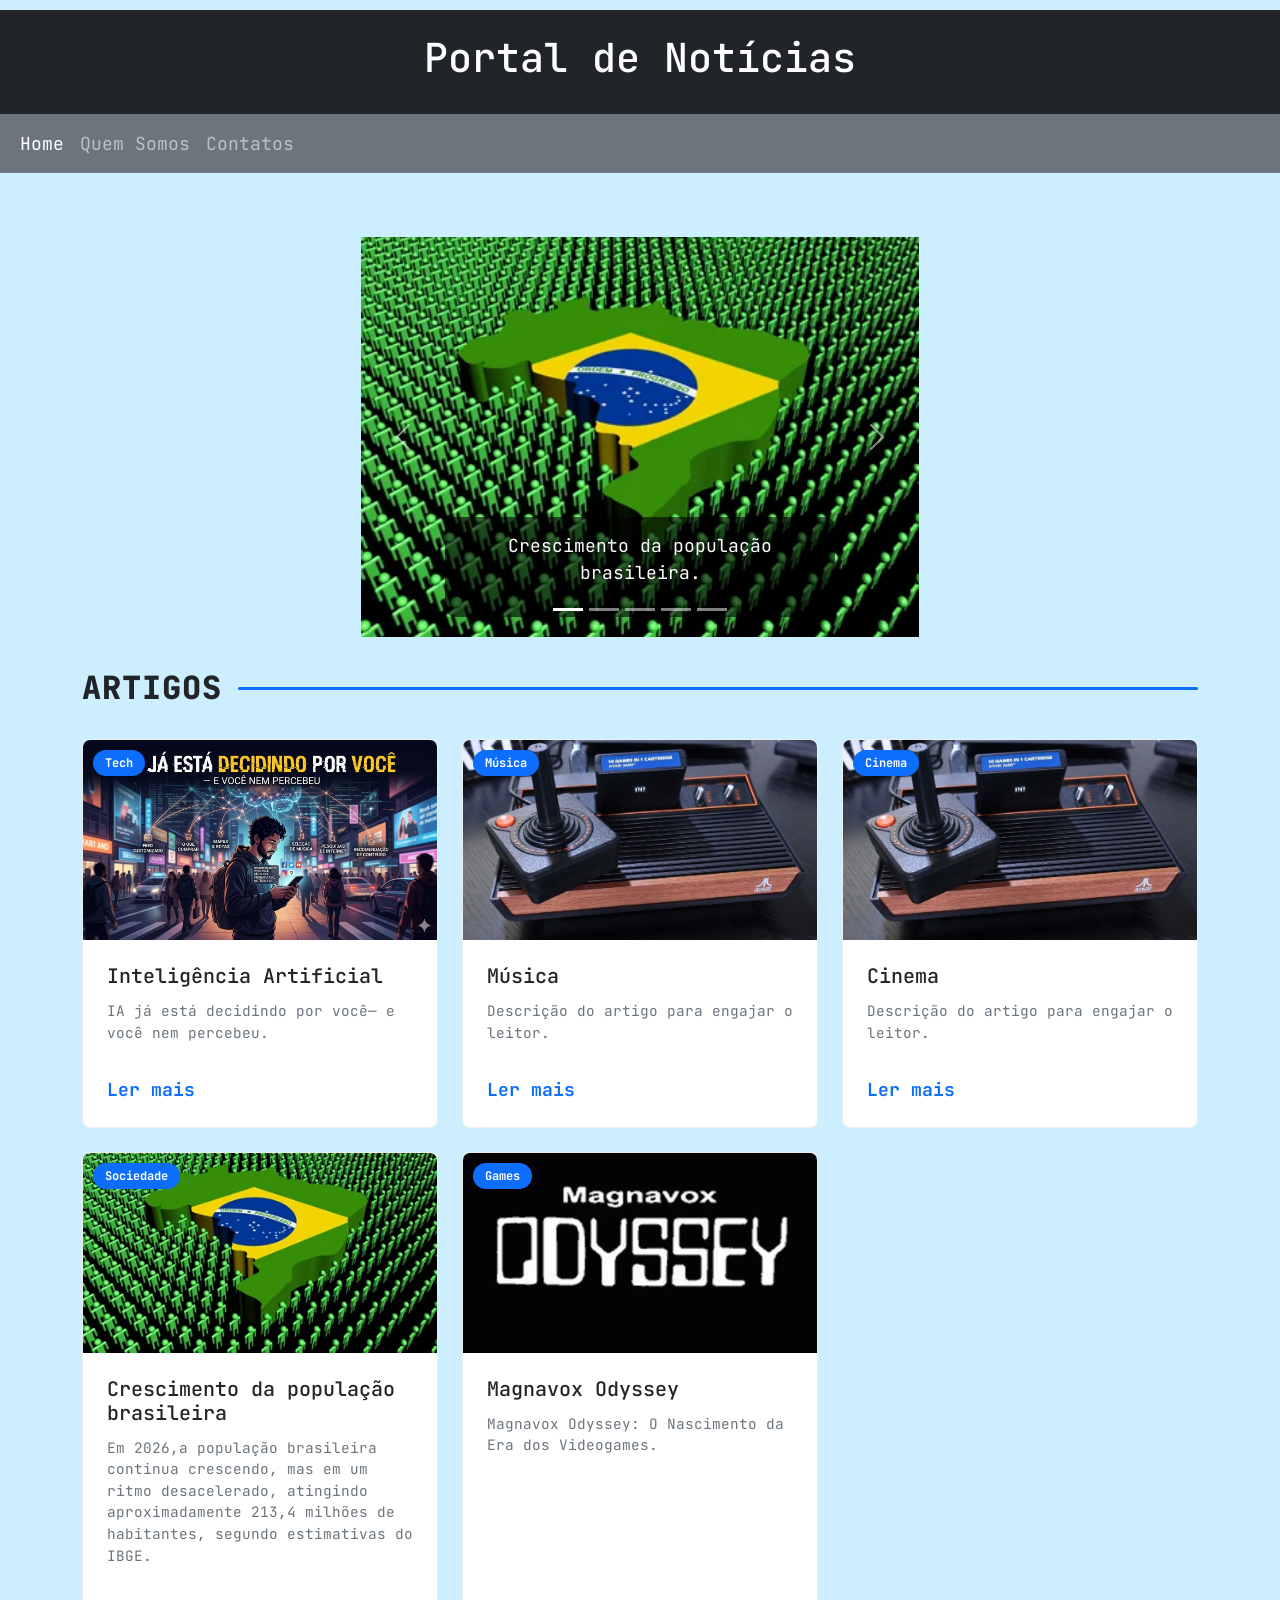
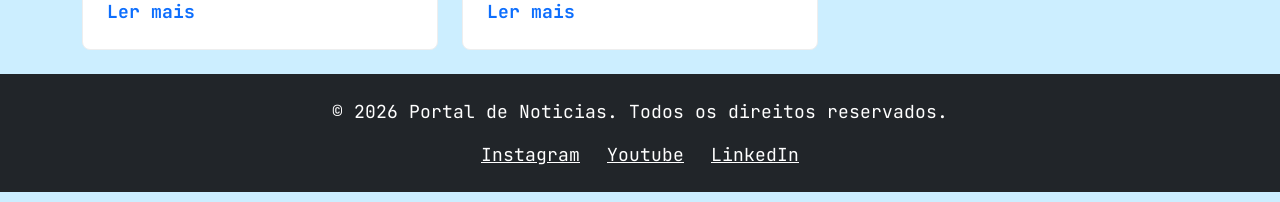
==== index.html @ c312fb02 "Ajustes Titulo" ====
<!doctype html>
<html lang="pt-BR">
  <head>
    <meta charset="UTF-8" />
    <meta name="viewport" content="width=device-width, initial-scale=1.0" />
    <title>Portal de Notícias</title>
    <!-- CSS do Bootstrap 5 -->
   
    <link href="./css/bootstrap.min.css" rel="stylesheet" />
    <link href="./css/card.css" rel="stylesheet"/>
    <link href="./css/sectionHeader.css" rel="stylesheet"/>
    <link href="./css/style.css" rel="stylesheet"/>

   </head>
  <body class="d-flex flex-column min-vh-100">
   <!-- Cabeçalho principal: define o título da página de notícias para acessibilidade -->
    <header class="container-fluid py-4 bg-dark text-white text-center">
        <h1>Portal de Notícias</h1>
    </header>
        <!-- Menu de Navegação: utilizando bootstrap para garantir responsividade e links -->
    <nav class="navbar navbar-expand-lg navbar-dark bg-secondary">
        <div class="container-fluid">
            <button class="navbar-toggler" type="button" data-bs-toggle="collapse" data-bs-target="#navbarNav" aria-controls="navbarNav" aria-expanded="false" aria-label="Toggle navigation">
                <span class="navbar-toggler-icon"></span>
            </button>
            <div class="collapse navbar-collapse" id="navbarNav">
                <ul class="navbar-nav">
                    <li class="nav-item">
                        <a class="nav-link active" href="./index.html">Home</a>
                    </li>
                    <li class="nav-item">
                        <a class="nav-link" href="../pages/about.html">Quem Somos</a>
                    </li>
                    <li class="nav-item">
                        <a class="nav-link" href="../pages/contact.html">Contatos</a>
                    </li>
                </ul>
            </div>
        </div>
    </nav>

    <main class="flex-fill container mt-5 pt-3">
      <div class="row">
        <!-- Coluna Principal: Notícias (Ocupa 8 de 12 colunas no desktop) -->
        <section class="col-12">
          <!-- Slide Noticias -->
        
            <section class="w-50 mx-auto">

<div id="carouselExampleCaptions" class="carousel slide" data-bs-ride="carousel" role="region" aria-roledescription="carousel" aria-label="Notivias em destaque do site">

  <div class="carousel-indicators">
    <button type="button" data-bs-target="#carouselExampleCaptions" data-bs-slide-to="0" class="active" aria-current="true" aria-label="Ir para o slide 1"></button>
    <button type="button" data-bs-target="#carouselExampleCaptions" data-bs-slide-to="1" aria-label="Ir para o slide 2"></button>
    <button type="button" data-bs-target="#carouselExampleCaptions" data-bs-slide-to="2" aria-label="Ir para o slide 3"></button>
    <button type="button" data-bs-target="#carouselExampleCaptions" data-bs-slide-to="3" aria-label="Ir para o slide 4"></button>
    <button type="button" data-bs-target="#carouselExampleCaptions" data-bs-slide-to="4" aria-label="Ir para o slide 5"></button>

  </div>
  <div class="carousel-inner">
    <div class="carousel-item active">
      <a href="./pages/artigoAna.html">
      <img src="./img/populacaoBrasileira2.webp" class="d-block w-100" alt="Imagem com a representação do Brasil com a população.">
      </a>
      <div class="carousel-caption d-none d-md-block">
        <p>Crescimento da população brasileira.</p>
      </div>
    </div>
    <div class="carousel-item">
      <a href="./pages/contact.html">
      <img src="./img/Atari.webp" class="d-block w-100" alt="Imagem do Atari 2600 + Lançado em 2025">
      </a>
      <div class="carousel-caption d-none d-md-block">
        <p>IA já está decidindo por você — e você nem percebeu.</p>
      </div>
    </div>
    <div class="carousel-item">
        <a href="./pages/contact.html">
      <img src="./img/Atari.webp" class="d-block w-100" alt="Imagem do Atari 2600 + Lançado em 2025">
      </a>
      <div class="carousel-caption d-none d-md-block">
       <p>Cinema.</p>
      </div>
    </div>
      <div class="carousel-item">
      <a href="./pages/contact.html">
      <img src="./img/Atari.webp" class="d-block w-100" alt="Imagem do Atari 2600 + Lançado em 2025">
      </a>
      <div class="carousel-caption d-none d-md-block">
        <p>Musica.</p>
      </div>
    </div>
    <div class="carousel-item">
        <a href="./pages/artigoJuliano.html">
      <img src="./img/consoleOdysseyDetalhe.jpg" class="d-block w-100" alt="Imagem do Odyssey o primeiro console comercial de videogame">
       </a>
     <div class="carousel-caption d-none d-md-block bg-dark bg-opacity-50 rounded">
        <h5 class="fw-bold text-white">Magnavox Odyssey: O Nascimento da Era dos Videogames.</h5>    
    </div>
    </div>
  </div>
  <button class="carousel-control-prev" type="button" data-bs-target="#carouselExampleCaptions" data-bs-slide="prev">
    <span class="carousel-control-prev-icon" aria-hidden="true"></span>
    <span class="visually-hidden">Slide Anterior</span>
  </button>
  <button class="carousel-control-next" type="button" data-bs-target="#carouselExampleCaptions" data-bs-slide="next">
    <span class="carousel-control-next-icon" aria-hidden="true"></span>
    <span class="visually-hidden">Próximo Slide</span>
  </button>
</div>
 </section>

<section class="section-header">
    <h2 class="section-header__title">Artigos</h2>
    <span class="section-header__line"></span>
</section>


  <!-- Grid de Notícias Menores -->
  <div class="row">
     
  <div class="col-sm-6 col-lg-4 mb-4">
   
    <!-- Bloco: news-card -->
    <article class="news-card">
        
        <!-- Elemento: news-card__image-wrapper -->
        <div class="news-card__image-wrapper">
            <img src="./img/Gemini_IA.png" alt="IA já está decidindo por você— e você nem percebeu." class="news-card__image">
            <!-- Modificador: news-card__category--tech -->
            <span class="news-card__category news-card__category--tech">Tech</span>
        </div>

        <!-- Elemento: news-card__content -->
        <div class="news-card__content">
            <h3 class="news-card__title">Inteligência Artificial</h3>
            <p class="news-card__excerpt">IA já está decidindo por você— e você nem percebeu.</p>
            
            <a href="./pages/artigoKevin.html" class="news-card__link">Ler mais</a>
        </div>
        
    </article>
</div>

    <div class="col-sm-6 col-lg-4 mb-4">
    <!-- Bloco: news-card -->
    <article class="news-card">
        
        <!-- Elemento: news-card__image-wrapper -->
        <div class="news-card__image-wrapper">
            <img src="./img/Atari.webp" alt="Descrição do artigo para engajar o leitor." class="news-card__image">
            <!-- Modificador: news-card__category--tech -->
            <span class="news-card__category news-card__category--tech">Música</span>
        </div>

        <!-- Elemento: news-card__content -->
        <div class="news-card__content">
            <h3 class="news-card__title">Música</h3>
            <p class="news-card__excerpt">Descrição do artigo para engajar o leitor.</p>
            
            <a href="./pages/noticia.html" class="news-card__link">Ler mais</a>
        </div>
        
    </article>
</div>


            <div class="col-sm-6 col-lg-4 mb-4">
    <!-- Bloco: news-card -->
    <article class="news-card">
        
        <!-- Elemento: news-card__image-wrapper -->
        <div class="news-card__image-wrapper">
            <img src="./img/Atari.webp" alt="Atari 2600" class="news-card__image">
            <!-- Modificador: news-card__category--tech -->
            <span class="news-card__category news-card__category--tech">Cinema</span>
        </div>

        <!-- Elemento: news-card__content -->
        <div class="news-card__content">
            <h3 class="news-card__title">Cinema</h3>
            <p class="news-card__excerpt">Descrição do artigo para engajar o leitor.</p>
            
            <a href="./pages/danielle.html" class="news-card__link">Ler mais</a>
        </div>
        
    </article>
</div>


            <div class="col-sm-6 col-lg-4 mb-4">
    <!-- Bloco: news-card -->
    <article class="news-card">
        
        <!-- Elemento: news-card__image-wrapper -->
        <div class="news-card__image-wrapper">
            <img src="./img/populacaoBrasileira2.webp" alt="Atari 2600" class="news-card__image">
            <!-- Modificador: news-card__category--tech -->
            <span class="news-card__category news-card__category--tech">Sociedade</span>
        </div>

        <!-- Elemento: news-card__content -->
        <div class="news-card__content">
            <h3 class="news-card__title">Crescimento da população brasileira</h3>
            <p class="news-card__excerpt">Em 2026,a população brasileira continua crescendo, mas em um ritmo desacelerado, atingindo aproximadamente 213,4 milhões de habitantes, segundo estimativas do IBGE.</p>
            
            <a href="./pages/artigoAna.html" class="news-card__link">Ler mais</a>
        </div>
        
    </article>
</div>


            <div class="col-sm-6 col-lg-4 mb-4">
    <!-- Bloco: news-card -->
    <article class="news-card">
        
        <!-- Elemento: news-card__image-wrapper -->
        <div class="news-card__image-wrapper">
            <img src="./img/logoOdysseyMagnavox.webp" alt="Logo da Magnavox Odyssey" class="news-card__image">
            <!-- Modificador: news-card__category--tech -->
            <span class="news-card__category news-card__category--tech">Games</span>
        </div>

        <!-- Elemento: news-card__content -->
        <div class="news-card__content">
            <h3 class="news-card__title">Magnavox Odyssey</h3>
            <p class="news-card__excerpt">Magnavox Odyssey: O Nascimento da Era dos Videogames.</p>
            
            <a href="./pages/artigoJuliano.html" class="news-card__link">Ler mais</a>
        </div>
        
    </article>
</div>


          </div>
        </section>
      </div>
    </main>

 <footer class="bg-dark text-white text-center py-4 mt-auto">
    <div class="container">
        <p>&copy; 2026 Portal de Noticias. Todos os direitos reservados.</p>
        <div class="redes-sociais">
            <a href="https://www.instagram.com/" class="text-white mx-2">Instagram</a>
            <a href="https://www.youtube.com/" class="text-white mx-2">Youtube</a>
            <a href="https://www.linkedin.com/feed/" class="text-white mx-2">LinkedIn</a>
        </div>
    </div>
</footer>


    <script src="./js/bootstrap.bundle.min.js"></script>

  </body>
</html>
---- css/card.css ----
/* Bloco Principal */
.news-card {
    background: #ffffff;
    border-radius: 8px;
    overflow: hidden;
    transition: transform 0.3s ease, box-shadow 0.3s ease;
    border: 1px solid #eee;
    height: 100%;
    display: flex;
    flex-direction: column;
}

.news-card:hover {
    transform: translateY(-5px);
    box-shadow: 0 10px 20px rgba(0,0,0,0.1);
}

/* Elementos */
.news-card__image-wrapper {
    position: relative;
    height: 200px;
}

.news-card__image {
    width: 100%;
    height: 100%;
    object-fit: cover;
}

.news-card__category {
    position: absolute;
    top: 10px;
    left: 10px;
    padding: 4px 12px;
    border-radius: 20px;
    font-size: 0.75rem;
    font-weight: bold;
    color: white;
}

/* Modificadores de Categoria */
.news-card__category--tech { background-color: #0d6efd; }
.news-card__category--games { background-color: #6610f2; }

.news-card__content {
    padding: 1.5rem;
    display: flex;
    flex-direction: column;
    flex-grow: 1;
}

.news-card__title {
    font-size: 1.25rem;
    margin-bottom: 0.75rem;
    color: #212529;
}

.news-card__excerpt {
    font-size: 0.9rem;
    color: #6c757d;
    flex-grow: 1;
}

.news-card__link {
    color: #0d6efd;
 
    text-decoration: none;
    font-weight: bold;
 
    margin-top: 1rem;
}
---- css/sectionHeader.css ----
.section-header {
    display: flex;
    align-items: center;
    margin: 2rem 0;
}

.section-header__title {
    font-weight: 800;
    text-transform: uppercase;
    letter-spacing: 1px;
    margin-bottom: 0;
    padding-right: 1rem;
}

.section-header__line {
    flex-grow: 1;
    height: 3px;
    background: #0d6efd;
    border-radius: 2px;
}
---- css/style.css ----
@import url("https://fonts.googleapis.com/css2?family=JetBrains+Mono:ital,wght@0,100..800;1,100..800&family=Michroma&family=Montserrat:ital,wght@0,100..900;1,100..900&display=swap");

* {
  margin: 0;
  padding: 0;
  box-sizing: border-box;
}

body {
  font-size: large;
  font-family: "JetBrains Mono", monospace;
  display: flex;
  justify-content: center;
  background-color:#CCEEFF;
  padding: 10px 0;
}
.carousel-caption {
    background: rgba(0, 0, 0, 0.6); /* Fundo preto com 60% de transparência */
    border-radius: 10px;           /* Arredonda os cantos */
    padding: 15px;                 /* Dá um respiro para o texto */
    bottom: 20px;                  /* Garante que não cole no rodapé */
}
.carousel-caption h5, .carousel-caption p {
    text-shadow: 2px 2px 4px rgba(0, 0, 0, 0.9);
    color: white !important; /* Garante que o texto seja branco */
}
/* Limita a altura do carrossel */
.carousel-inner img {
    height: 400px; /* Ajuste para a altura que você desejar */
    object-fit: cover; /* Faz a imagem cortar as sobras sem distorcer */
}
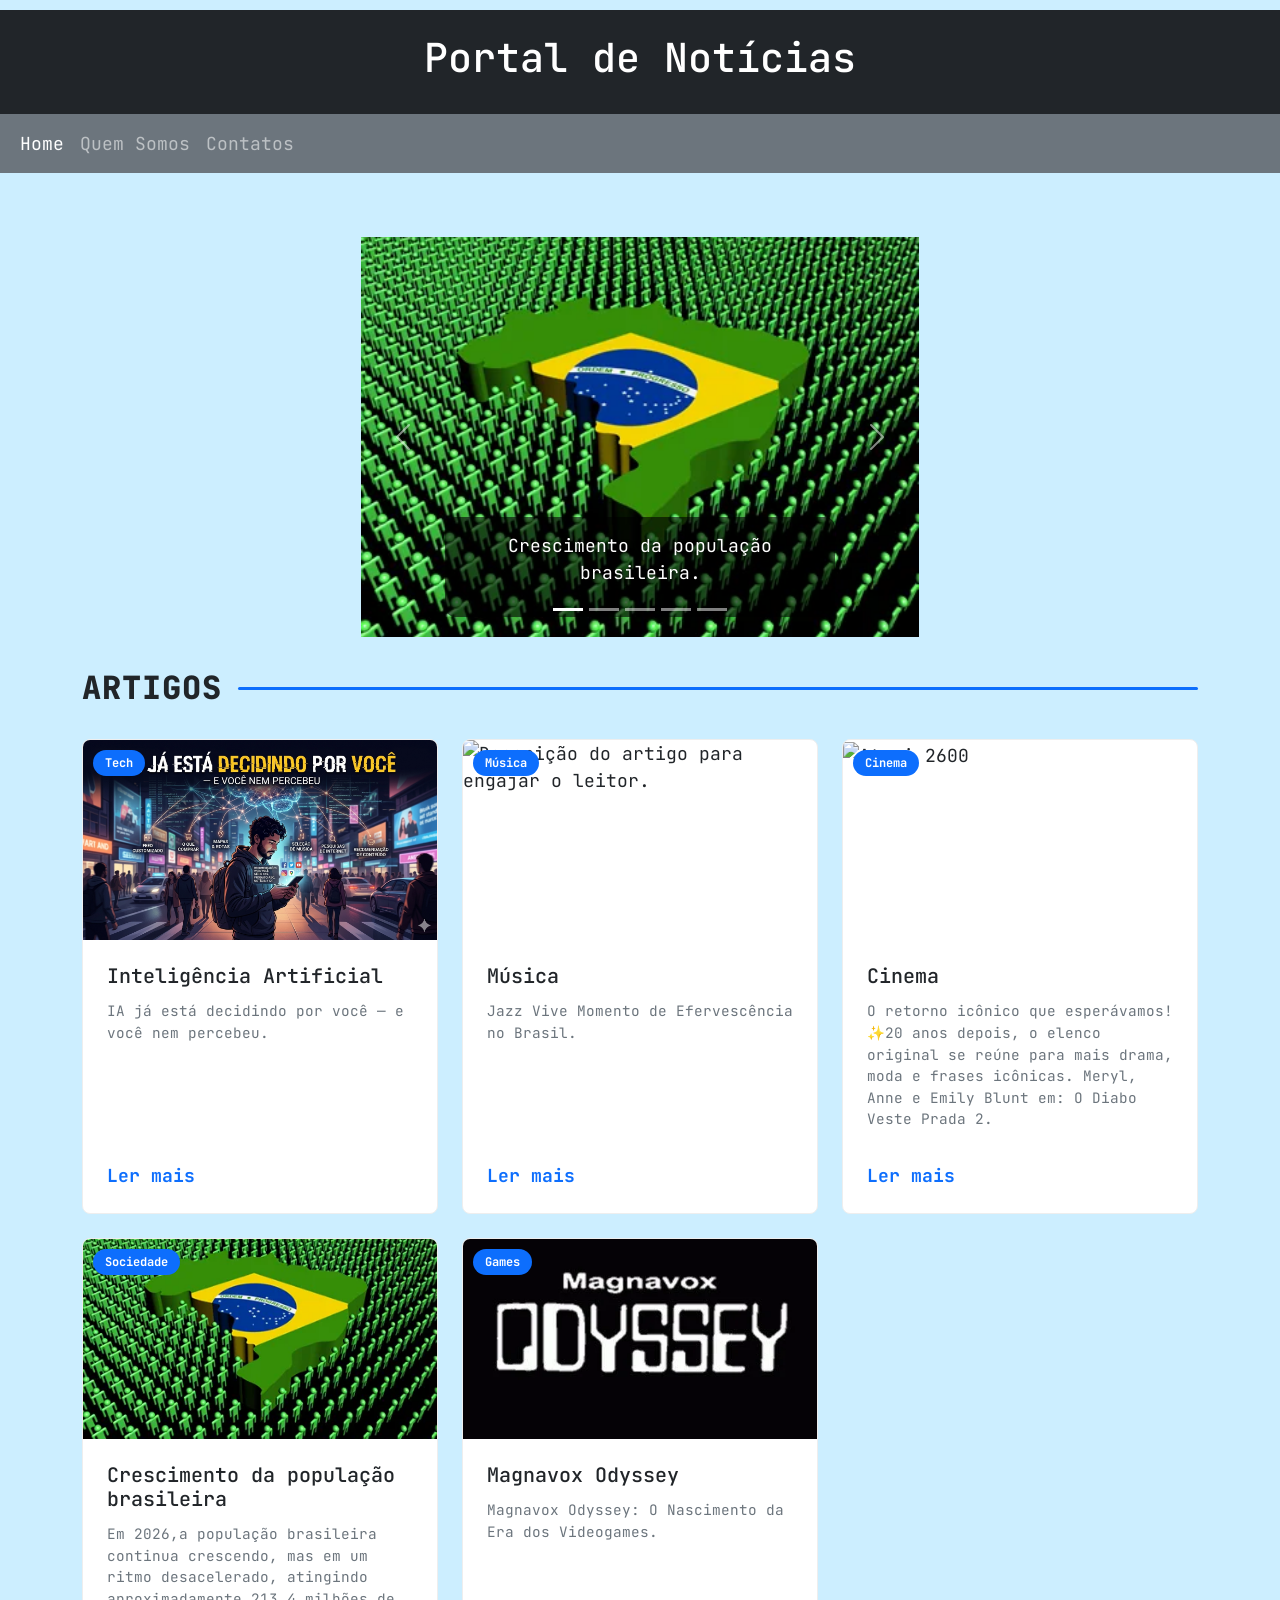
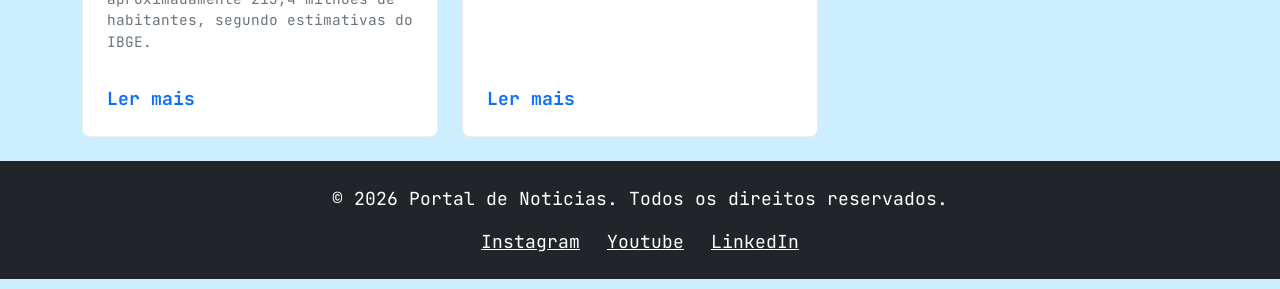
==== commit 4b9f01bf: "Ajuste nas imagens" ====
--- a/index.html
+++ b/index.html
@@ -67,24 +67,24 @@
       </div>
     </div>
     <div class="carousel-item">
-      <a href="./pages/contact.html">
-      <img src="./img/Atari.webp" class="d-block w-100" alt="Imagem do Atari 2600 + Lançado em 2025">
+      <a href="./pages/artigoKevin.html">
+      <img src="./img/Atari.webp" class="d-block w-100" alt="Imagem sobre inteligencia artificial">
       </a>
       <div class="carousel-caption d-none d-md-block">
         <p>IA já está decidindo por você — e você nem percebeu.</p>
       </div>
     </div>
     <div class="carousel-item">
-        <a href="./pages/contact.html">
-      <img src="./img/Atari.webp" class="d-block w-100" alt="Imagem do Atari 2600 + Lançado em 2025">
-      </a>
-      <div class="carousel-caption d-none d-md-block">
-       <p>Cinema.</p>
+        <a href="./pages/artigoDanielle.html">
+      <img src="./img/elenco.diabo.vestep2.jpg" class="d-block w-100" alt="Imagem com o elenteo do filme O diabo Veste Prado 2">
+      </a>
+      <div class="carousel-caption d-none d-md-block">
+       <p>O diabo veste prada 2.</p>
       </div>
     </div>
       <div class="carousel-item">
-      <a href="./pages/contact.html">
-      <img src="./img/Atari.webp" class="d-block w-100" alt="Imagem do Atari 2600 + Lançado em 2025">
+      <a href="./pages/artigoLuiz.html">
+      <img src="./img/Atari.webp" class="d-block w-100" alt="Imagem com tema de musica jazz">
       </a>
       <div class="carousel-caption d-none d-md-block">
         <p>Musica.</p>
@@ -92,7 +92,7 @@
     </div>
     <div class="carousel-item">
         <a href="./pages/artigoJuliano.html">
-      <img src="./img/consoleOdysseyDetalhe.jpg" class="d-block w-100" alt="Imagem do Odyssey o primeiro console comercial de videogame">
+      <img src="./img/odysseyGemini.png" class="d-block w-100" alt="Imagem do Odyssey o primeiro console comercial de videogame">
        </a>
      <div class="carousel-caption d-none d-md-block bg-dark bg-opacity-50 rounded">
         <h5 class="fw-bold text-white">Magnavox Odyssey: O Nascimento da Era dos Videogames.</h5>    
@@ -134,7 +134,7 @@
         <!-- Elemento: news-card__content -->
         <div class="news-card__content">
             <h3 class="news-card__title">Inteligência Artificial</h3>
-            <p class="news-card__excerpt">IA já está decidindo por você— e você nem percebeu.</p>
+            <p class="news-card__excerpt">IA já está decidindo por você — e você nem percebeu.</p>
             
             <a href="./pages/artigoKevin.html" class="news-card__link">Ler mais</a>
         </div>
@@ -148,7 +148,7 @@
         
         <!-- Elemento: news-card__image-wrapper -->
         <div class="news-card__image-wrapper">
-            <img src="./img/Atari.webp" alt="Descrição do artigo para engajar o leitor." class="news-card__image">
+            <img src="./img/jazz.png" alt="Descrição do artigo para engajar o leitor." class="news-card__image">
             <!-- Modificador: news-card__category--tech -->
             <span class="news-card__category news-card__category--tech">Música</span>
         </div>
@@ -156,9 +156,9 @@
         <!-- Elemento: news-card__content -->
         <div class="news-card__content">
             <h3 class="news-card__title">Música</h3>
-            <p class="news-card__excerpt">Descrição do artigo para engajar o leitor.</p>
-            
-            <a href="./pages/noticia.html" class="news-card__link">Ler mais</a>
+            <p class="news-card__excerpt">Jazz Vive Momento de Efervescência no Brasil.</p>
+            
+            <a href="./pages/artigoLuiz.html" class="news-card__link">Ler mais</a>
         </div>
         
     </article>
@@ -171,7 +171,7 @@
         
         <!-- Elemento: news-card__image-wrapper -->
         <div class="news-card__image-wrapper">
-            <img src="./img/Atari.webp" alt="Atari 2600" class="news-card__image">
+            <img src="./img/DiaboPrado2.png" alt="Atari 2600" class="news-card__image">
             <!-- Modificador: news-card__category--tech -->
             <span class="news-card__category news-card__category--tech">Cinema</span>
         </div>
@@ -179,9 +179,9 @@
         <!-- Elemento: news-card__content -->
         <div class="news-card__content">
             <h3 class="news-card__title">Cinema</h3>
-            <p class="news-card__excerpt">Descrição do artigo para engajar o leitor.</p>
-            
-            <a href="./pages/danielle.html" class="news-card__link">Ler mais</a>
+            <p class="news-card__excerpt">O retorno icônico que esperávamos! ✨20 anos depois, o elenco original se reúne para mais drama, moda e frases icônicas. Meryl, Anne e Emily Blunt em: O Diabo Veste Prada 2.</p>
+            
+            <a href="./pages/artigoDanielle.html" class="news-card__link">Ler mais</a>
         </div>
         
     </article>
@@ -232,8 +232,6 @@
         
     </article>
 </div>
-
-
           </div>
         </section>
       </div>
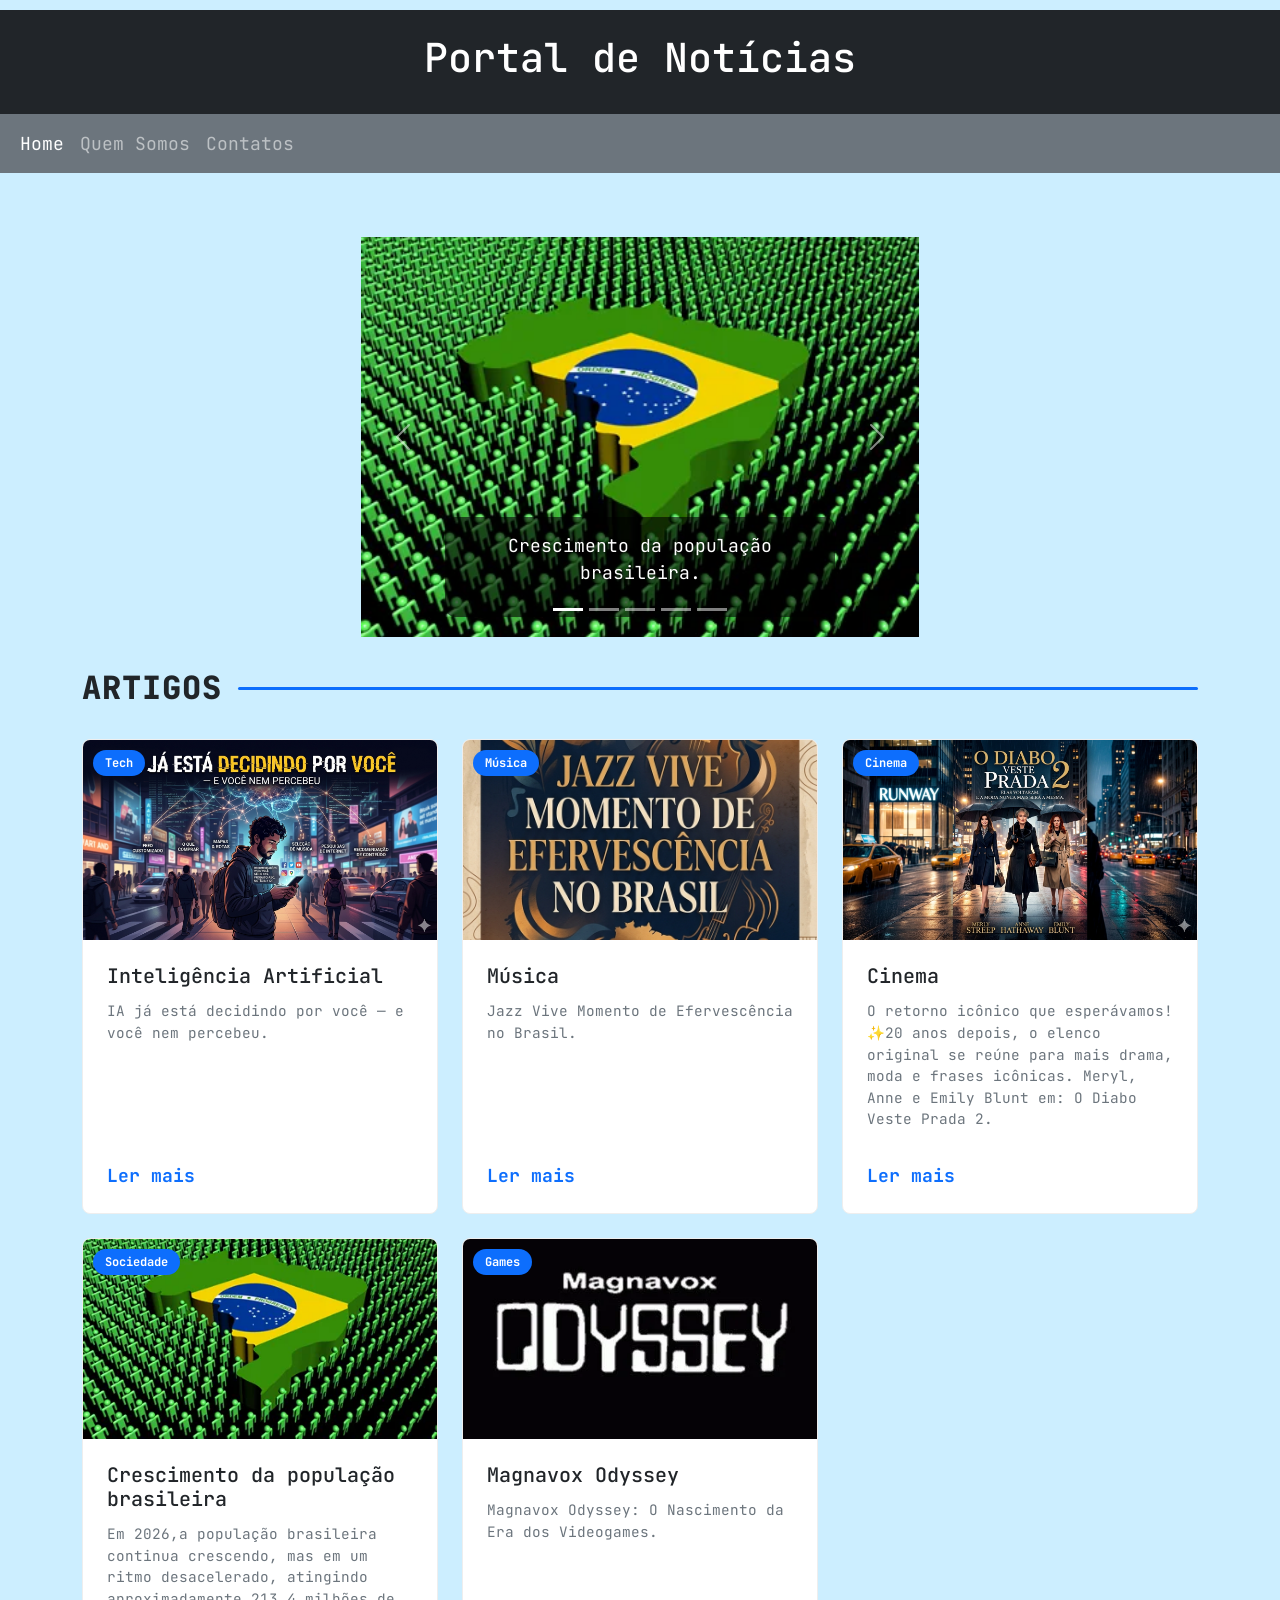
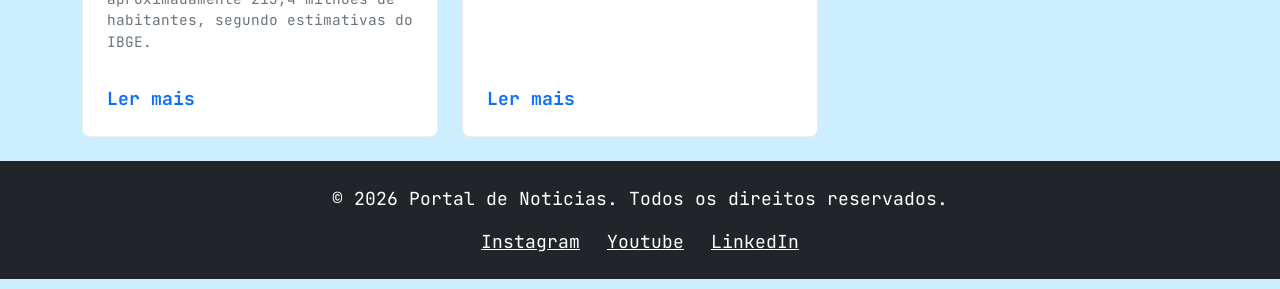
==== commit 88009f18: "Ajuste no index.html" ====
--- a/index.html
+++ b/index.html
@@ -60,7 +60,7 @@
   <div class="carousel-inner">
     <div class="carousel-item active">
       <a href="./pages/artigoAna.html">
-      <img src="./img/populacaoBrasileira2.webp" class="d-block w-100" alt="Imagem com a representação do Brasil com a população.">
+      <img src="./img/populacaoBrasileira2.webp" class="d-block w-100" alt="Imagem com a representação do mapa do Brasil com a população.">
       </a>
       <div class="carousel-caption d-none d-md-block">
         <p>Crescimento da população brasileira.</p>
@@ -84,7 +84,7 @@
     </div>
       <div class="carousel-item">
       <a href="./pages/artigoLuiz.html">
-      <img src="./img/Atari.webp" class="d-block w-100" alt="Imagem com tema de musica jazz">
+      <img src="./img/jazzBrasil.png" class="d-block w-100" alt="Imagem com tema de musica sobre o Jazz no Brasil">
       </a>
       <div class="carousel-caption d-none d-md-block">
         <p>Musica.</p>
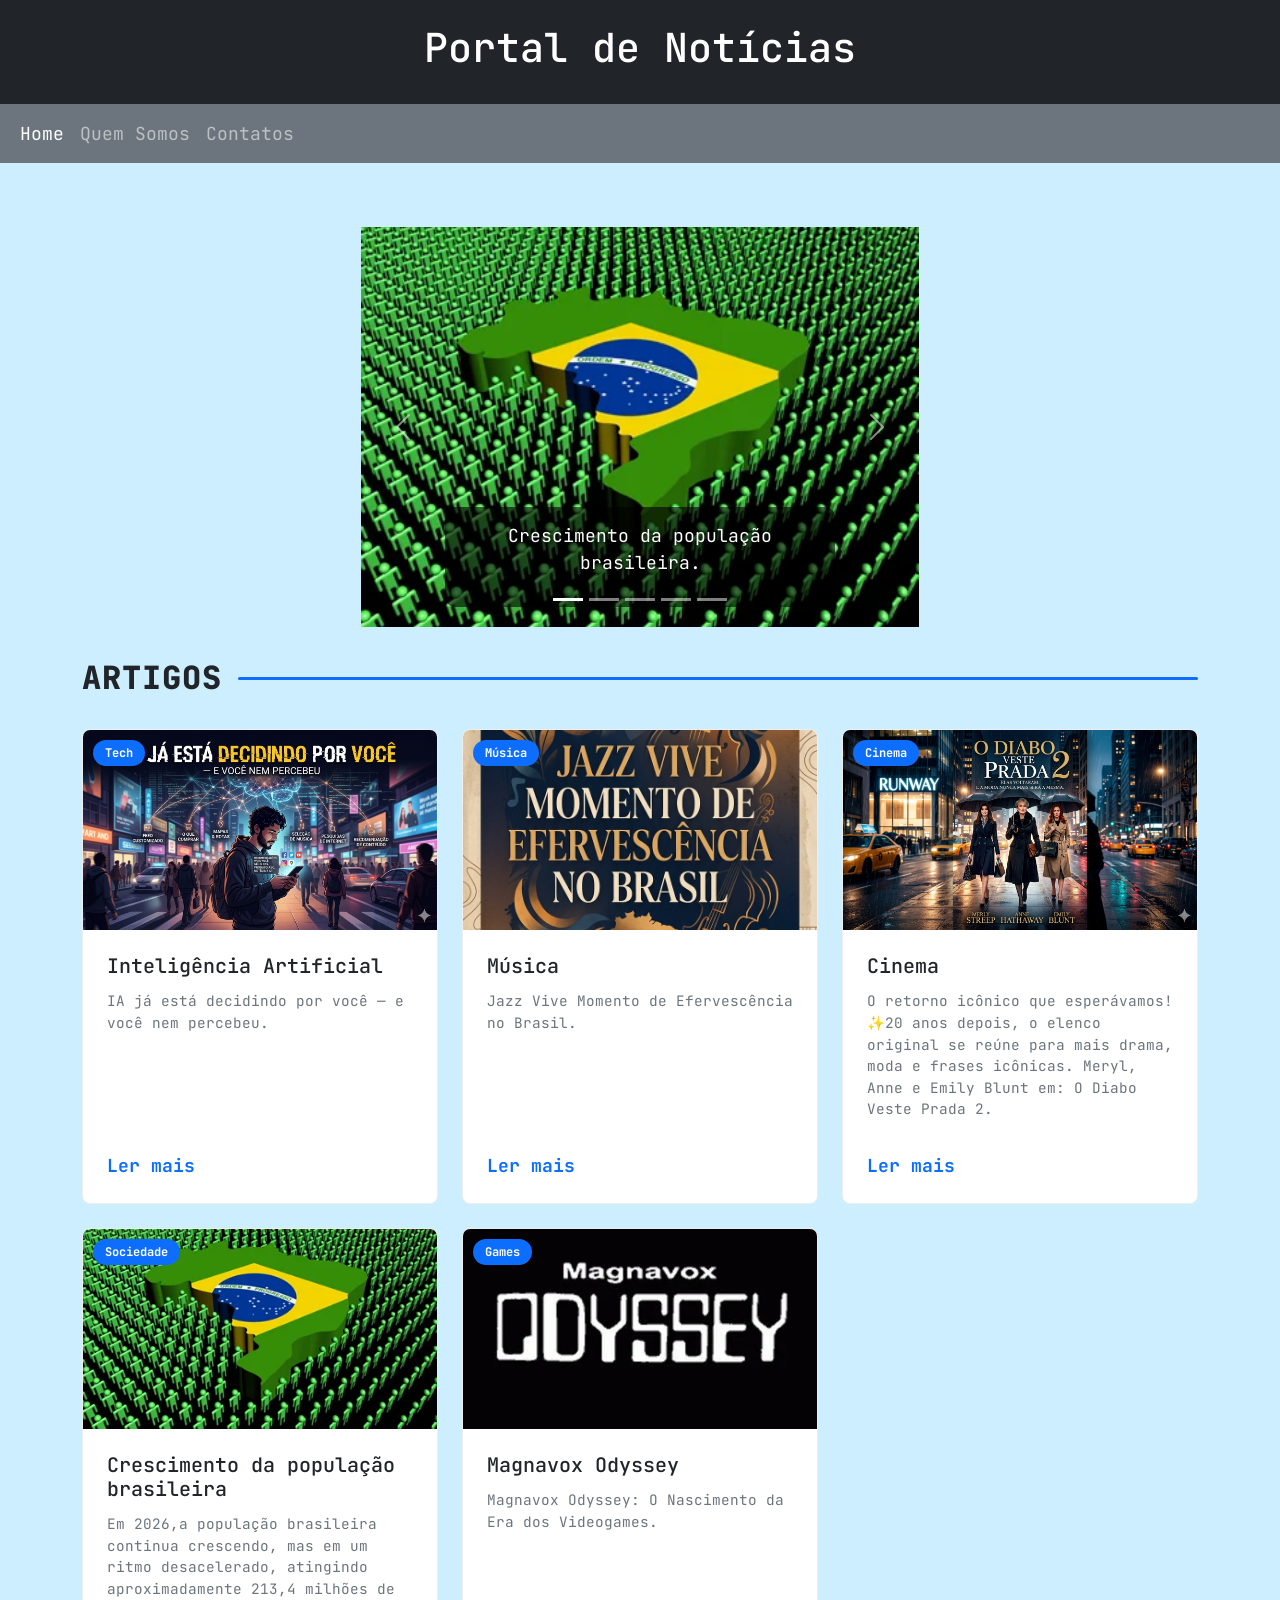
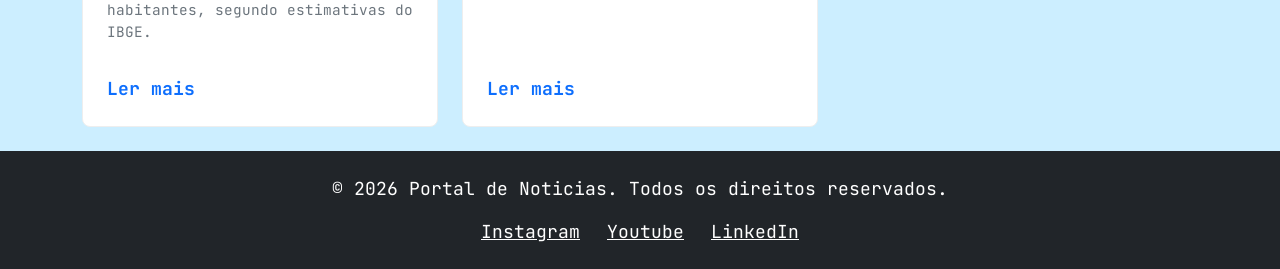
==== commit 44b97835: "Ajuste Acessibilidade Libras" ====
--- a/index.html
+++ b/index.html
@@ -68,7 +68,7 @@
     </div>
     <div class="carousel-item">
       <a href="./pages/artigoKevin.html">
-      <img src="./img/Atari.webp" class="d-block w-100" alt="Imagem sobre inteligencia artificial">
+      <img src="./img/IAGemini.png" class="d-block w-100" alt="Imagem sobre inteligencia artificial">
       </a>
       <div class="carousel-caption d-none d-md-block">
         <p>IA já está decidindo por você — e você nem percebeu.</p>
@@ -87,7 +87,7 @@
       <img src="./img/jazzBrasil.png" class="d-block w-100" alt="Imagem com tema de musica sobre o Jazz no Brasil">
       </a>
       <div class="carousel-caption d-none d-md-block">
-        <p>Musica.</p>
+        <p>Jazz Vive Momento de Efervescência no Brasil.</p>
       </div>
     </div>
     <div class="carousel-item">
@@ -250,6 +250,18 @@
 
 
     <script src="./js/bootstrap.bundle.min.js"></script>
+       <!-- Início do VLibras -->
+    <div vw class="enabled">
+       <div vw-access-button class="active" ></div>
+       <div vw-plugin-wrapper>
+           <div class="vw-plugin-top-wrapper"></div>
+       </div>
+    </div>
+    <script src="https://vlibras.gov.br/app/vlibras-plugin.js"></script>
+    <script>
+        new window.VLibras.Widget('https://vlibras.gov.br/app');
+    </script>
+    <!-- Fim do VLibras -->
 
   </body>
 </html>
--- a/css/style.css
+++ b/css/style.css
@@ -12,7 +12,6 @@
   display: flex;
   justify-content: center;
   background-color:#CCEEFF;
-  padding: 10px 0;
 }
 .carousel-caption {
     background: rgba(0, 0, 0, 0.6); /* Fundo preto com 60% de transparência */
